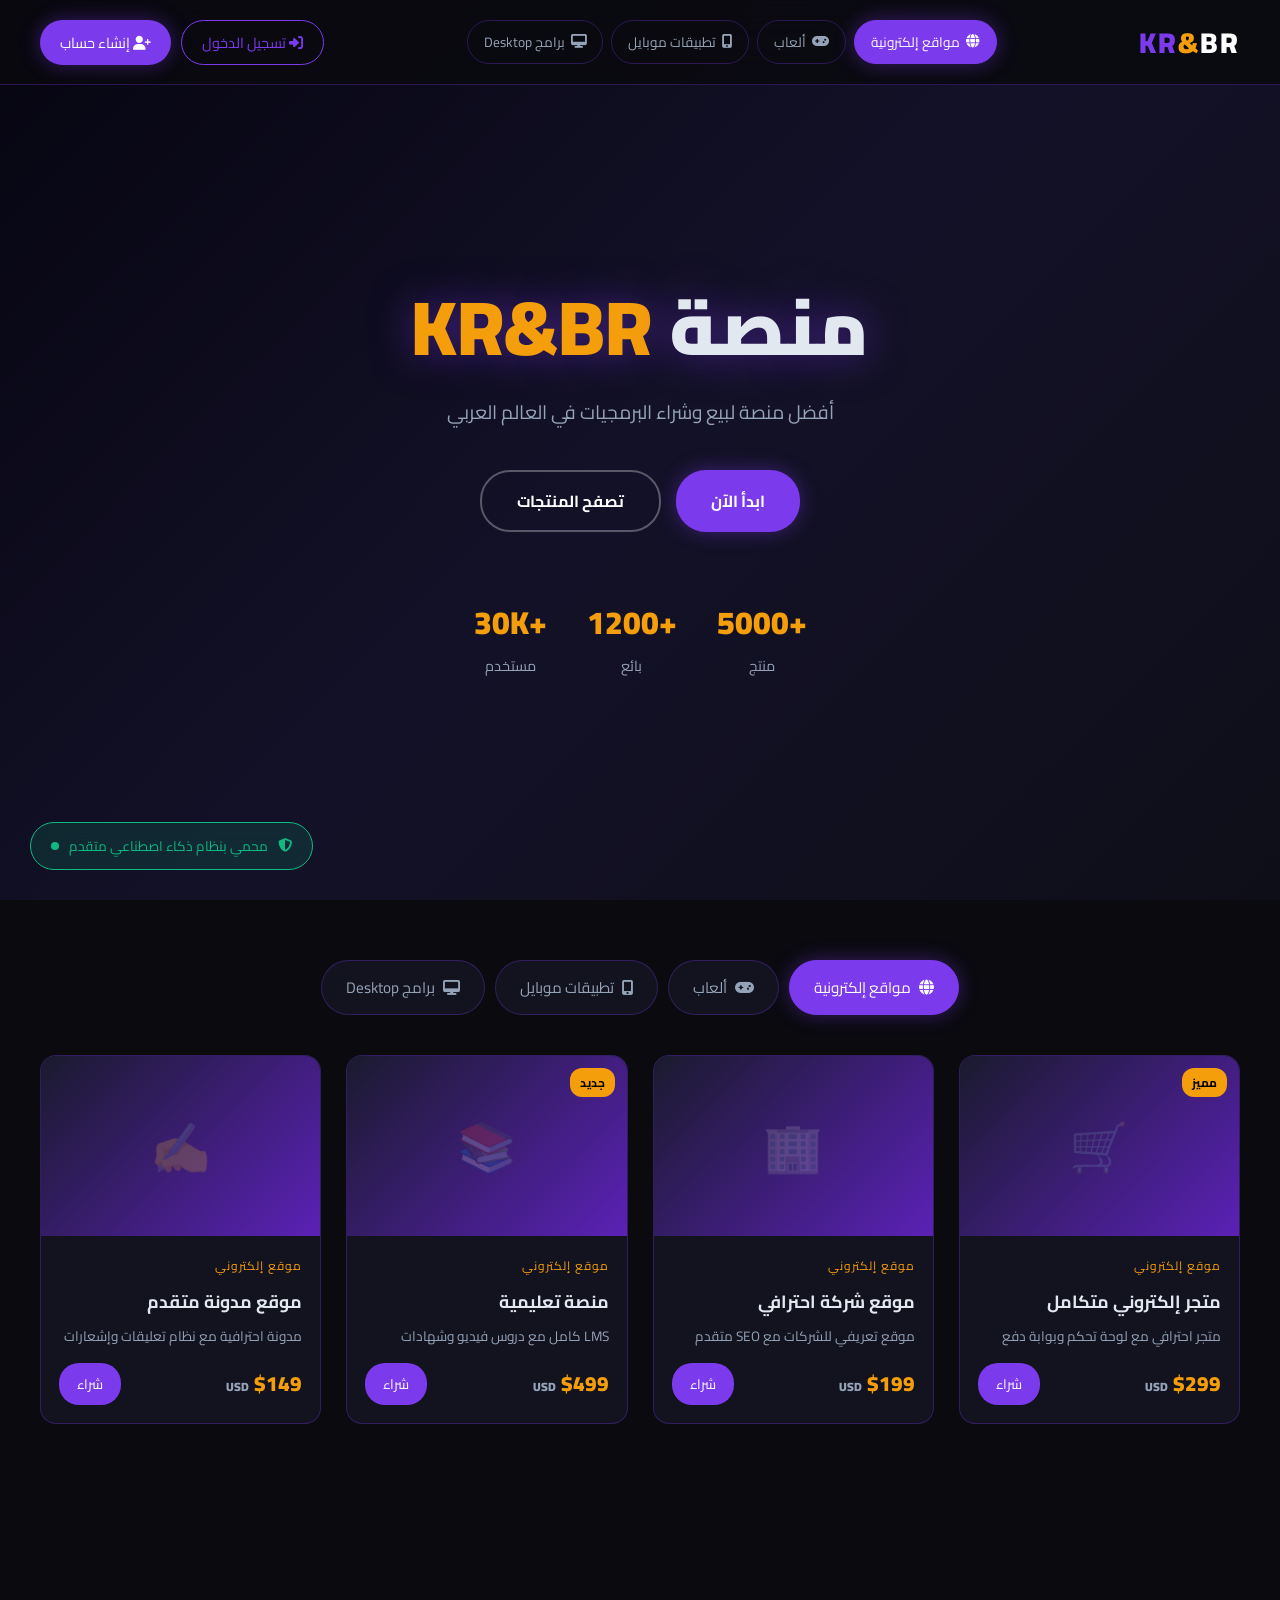
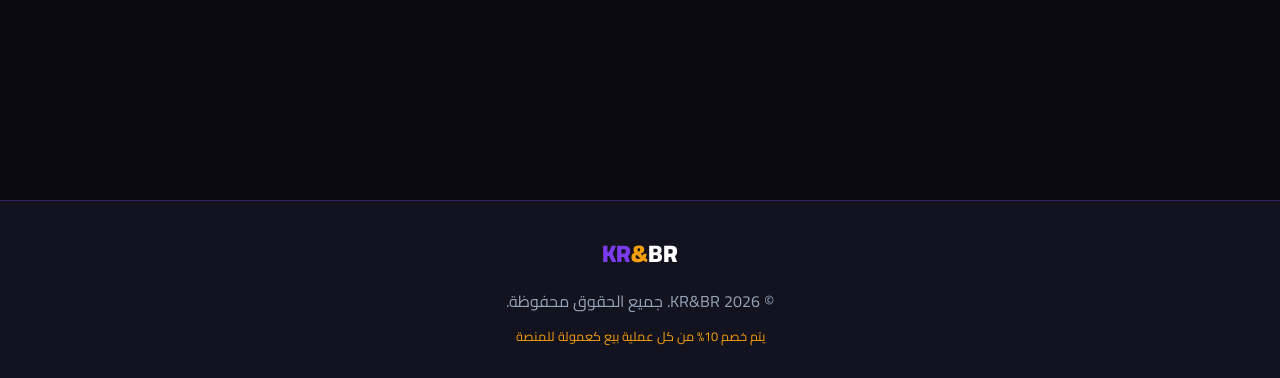
==== kr-br/index.html @ bf403364 "kr-br" ====
<!DOCTYPE html>
<html lang="ar" dir="rtl">
<head>
  <meta charset="UTF-8" />
  <meta name="viewport" content="width=device-width, initial-scale=1.0"/>
  <title>KR&BR - منصة بيع البرمجيات</title>
  <link rel="stylesheet" href="style.css"/>
  <link href="https://fonts.googleapis.com/css2?family=Cairo:wght@400;600;700;900&display=swap" rel="stylesheet"/>
  <link rel="stylesheet" href="https://cdnjs.cloudflare.com/ajax/libs/font-awesome/6.5.0/css/all.min.css"/>
</head>
<body>
  <!-- Hero Slideshow -->
  <div id="hero-slideshow" class="hero-slideshow">
    <div class="slide active" style="background:linear-gradient(135deg,#0f0c29,#302b63,#24243e)"></div>
    <div class="slide" style="background:linear-gradient(135deg,#1a1a2e,#16213e,#0f3460)"></div>
    <div class="slide" style="background:linear-gradient(135deg,#0d0d0d,#1a0533,#2d1b69)"></div>
    <div class="slideshow-overlay"></div>
  </div>

  <!-- Navbar -->
  <nav class="navbar" id="navbar">
    <div class="nav-brand">
      <span class="brand-kr">KR</span><span class="brand-amp">&</span><span class="brand-br">BR</span>
    </div>
    <div class="nav-tabs" id="nav-tabs">
      <button class="tab-btn active" data-tab="websites"><i class="fas fa-globe"></i> مواقع إلكترونية</button>
      <button class="tab-btn" data-tab="games"><i class="fas fa-gamepad"></i> ألعاب</button>
      <button class="tab-btn" data-tab="mobile"><i class="fas fa-mobile-alt"></i> تطبيقات موبايل</button>
      <button class="tab-btn" data-tab="desktop"><i class="fas fa-desktop"></i> برامج Desktop</button>
    </div>
    <div class="nav-actions">
      <button class="btn-login" onclick="openModal('login')"><i class="fas fa-sign-in-alt"></i> تسجيل الدخول</button>
      <button class="btn-register" onclick="openModal('register')"><i class="fas fa-user-plus"></i> إنشاء حساب</button>
    </div>
  </nav>

  <!-- Hero Content -->
  <header class="hero-content">
    <h1 class="hero-title">منصة <span class="brand-highlight">KR&BR</span></h1>
    <p class="hero-sub">أفضل منصة لبيع وشراء البرمجيات في العالم العربي</p>
    <div class="hero-btns">
      <button class="btn-primary" onclick="openModal('register')">ابدأ الآن</button>
      <button class="btn-outline" onclick="scrollToProducts()">تصفح المنتجات</button>
    </div>
    <div class="hero-stats">
      <div class="stat"><span class="stat-num">+5000</span><span>منتج</span></div>
      <div class="stat"><span class="stat-num">+1200</span><span>بائع</span></div>
      <div class="stat"><span class="stat-num">+30K</span><span>مستخدم</span></div>
    </div>
  </header>

  <!-- Products Section -->
  <section class="products-section" id="products">
    <div class="section-tabs">
      <button class="stab active" data-tab="websites"><i class="fas fa-globe"></i> مواقع إلكترونية</button>
      <button class="stab" data-tab="games"><i class="fas fa-gamepad"></i> ألعاب</button>
      <button class="stab" data-tab="mobile"><i class="fas fa-mobile-alt"></i> تطبيقات موبايل</button>
      <button class="stab" data-tab="desktop"><i class="fas fa-desktop"></i> برامج Desktop</button>
    </div>

    <div class="tab-content active" id="tab-websites">
      <div class="products-grid" id="grid-websites"></div>
    </div>
    <div class="tab-content" id="tab-games">
      <div class="products-grid" id="grid-games"></div>
    </div>
    <div class="tab-content" id="tab-mobile">
      <div class="products-grid" id="grid-mobile"></div>
    </div>
    <div class="tab-content" id="tab-desktop">
      <div class="products-grid" id="grid-desktop"></div>
    </div>
  </section>

  <!-- AI Security Badge -->
  <div class="ai-badge">
    <i class="fas fa-shield-alt"></i>
    <span>محمي بنظام ذكاء اصطناعي متقدم</span>
    <div class="ai-pulse"></div>
  </div>

  <!-- Footer -->
  <footer class="footer">
    <div class="footer-brand"><span class="brand-kr">KR</span><span class="brand-amp">&</span><span class="brand-br">BR</span></div>
    <p>© 2026 KR&BR. جميع الحقوق محفوظة.</p>
    <p class="footer-note">يتم خصم 10% من كل عملية بيع كعمولة للمنصة</p>
  </footer>

  <!-- LOGIN MODAL -->
  <div class="modal-overlay" id="modal-login">
    <div class="modal">
      <button class="modal-close" onclick="closeModal('login')"><i class="fas fa-times"></i></button>
      <div class="modal-logo"><span class="brand-kr">KR</span><span class="brand-amp">&</span><span class="brand-br">BR</span></div>
      <h2>تسجيل الدخول</h2>
      <form id="login-form" onsubmit="handleLogin(event)">
        <div class="form-group">
          <label><i class="fas fa-envelope"></i> البريد الإلكتروني</label>
          <input type="email" id="login-email" placeholder="example@email.com" required/>
        </div>
        <div class="form-group">
          <label><i class="fas fa-lock"></i> كلمة المرور</label>
          <input type="password" id="login-pass" placeholder="••••••••" required/>
        </div>
        <div id="login-error" class="form-error"></div>
        <button type="submit" class="btn-submit">دخول <i class="fas fa-arrow-left"></i></button>
      </form>
      <p class="modal-switch">ليس لديك حساب؟ <a href="#" onclick="switchModal('login','register')">إنشاء حساب</a></p>
    </div>
  </div>

  <!-- REGISTER MODAL -->
  <div class="modal-overlay" id="modal-register">
    <div class="modal">
      <button class="modal-close" onclick="closeModal('register')"><i class="fas fa-times"></i></button>
      <div class="modal-logo"><span class="brand-kr">KR</span><span class="brand-amp">&</span><span class="brand-br">BR</span></div>
      <h2>إنشاء حساب جديد</h2>
      <form id="register-form" onsubmit="handleRegister(event)">
        <div class="form-group">
          <label><i class="fas fa-user"></i> الاسم الكامل</label>
          <input type="text" id="reg-name" placeholder="الاسم الكامل" required/>
        </div>
        <div class="form-group">
          <label><i class="fas fa-envelope"></i> البريد الإلكتروني</label>
          <input type="email" id="reg-email" placeholder="example@email.com" required/>
        </div>
        <div class="form-group">
          <label><i class="fas fa-lock"></i> كلمة المرور</label>
          <input type="password" id="reg-pass" placeholder="••••••••" required minlength="8"/>
        </div>
        <div class="form-group">
          <label><i class="fas fa-user-tag"></i> نوع الحساب</label>
          <div class="account-type-selector">
            <label class="type-card" id="type-buyer">
              <input type="radio" name="account-type" value="buyer" checked/>
              <i class="fas fa-shopping-cart"></i>
              <span>مشتري برامج</span>
              <small>تصفح وشراء البرمجيات</small>
            </label>
            <label class="type-card" id="type-seller">
              <input type="radio" name="account-type" value="seller"/>
              <i class="fas fa-store"></i>
              <span>بائع برمجيات</span>
              <small>بيع منتجاتك البرمجية</small>
            </label>
          </div>
        </div>
        <div id="reg-error" class="form-error"></div>
        <button type="submit" class="btn-submit">إنشاء الحساب <i class="fas fa-arrow-left"></i></button>
      </form>
      <p class="modal-switch">لديك حساب؟ <a href="#" onclick="switchModal('register','login')">تسجيل الدخول</a></p>
    </div>
  </div>

  <!-- PRODUCT DETAIL MODAL -->
  <div class="modal-overlay" id="modal-product">
    <div class="modal modal-wide">
      <button class="modal-close" onclick="closeModal('product')"><i class="fas fa-times"></i></button>
      <div id="product-detail-content"></div>
    </div>
  </div>

  <!-- AI MONITOR OVERLAY -->
  <div class="ai-monitor" id="ai-monitor">
    <i class="fas fa-robot"></i>
    <span id="ai-msg">النظام آمن ✓</span>
  </div>

  <script src="app.js"></script>
</body>
</html>
---- kr-br/style.css ----
* { margin: 0; padding: 0; box-sizing: border-box; }

:root {
  --primary: #7c3aed;
  --primary-dark: #5b21b6;
  --accent: #f59e0b;
  --bg-dark: #0a0a0f;
  --bg-card: #13131f;
  --bg-card2: #1a1a2e;
  --text: #e2e8f0;
  --text-muted: #94a3b8;
  --border: rgba(124,58,237,0.3);
  --success: #10b981;
  --danger: #ef4444;
  --glow: 0 0 20px rgba(124,58,237,0.4);
}

body {
  font-family: 'Cairo', sans-serif;
  background: var(--bg-dark);
  color: var(--text);
  overflow-x: hidden;
}

/* HERO SLIDESHOW */
.hero-slideshow {
  position: fixed; top: 0; left: 0;
  width: 100%; height: 100vh;
  z-index: 0;
}
.slide {
  position: absolute; inset: 0;
  opacity: 0; transition: opacity 1.5s ease;
}
.slide.active { opacity: 1; }
.slideshow-overlay {
  position: absolute; inset: 0;
  background: rgba(0,0,0,0.6);
}

/* NAVBAR */
.navbar {
  position: fixed; top: 0; left: 0; right: 0;
  z-index: 100;
  display: flex; align-items: center; gap: 20px;
  padding: 15px 40px;
  background: rgba(10,10,15,0.85);
  backdrop-filter: blur(20px);
  border-bottom: 1px solid var(--border);
  flex-wrap: wrap;
}
.nav-brand {
  font-size: 1.8rem; font-weight: 900;
  letter-spacing: 2px; flex-shrink: 0;
}
.brand-kr { color: var(--primary); }
.brand-amp { color: var(--accent); }
.brand-br { color: #fff; }
.brand-highlight { color: var(--accent); }

.nav-tabs { display: flex; gap: 8px; flex: 1; justify-content: center; flex-wrap: wrap; }
.tab-btn {
  background: transparent; border: 1px solid var(--border);
  color: var(--text-muted); padding: 8px 16px; border-radius: 25px;
  cursor: pointer; font-family: 'Cairo', sans-serif; font-size: 0.85rem;
  transition: all 0.3s; display: flex; align-items: center; gap: 6px;
}
.tab-btn:hover, .tab-btn.active {
  background: var(--primary); color: #fff;
  border-color: var(--primary); box-shadow: var(--glow);
}

.nav-actions { display: flex; gap: 10px; flex-shrink: 0; }
.btn-login {
  background: transparent; border: 1px solid var(--primary);
  color: var(--primary); padding: 8px 20px; border-radius: 25px;
  cursor: pointer; font-family: 'Cairo', sans-serif; font-size: 0.9rem;
  transition: all 0.3s;
}
.btn-login:hover { background: var(--primary); color: #fff; }
.btn-register {
  background: var(--primary); border: none;
  color: #fff; padding: 8px 20px; border-radius: 25px;
  cursor: pointer; font-family: 'Cairo', sans-serif; font-size: 0.9rem;
  transition: all 0.3s; box-shadow: var(--glow);
}
.btn-register:hover { background: var(--primary-dark); transform: translateY(-2px); }

/* HERO CONTENT */
.hero-content {
  position: relative; z-index: 10;
  min-height: 100vh;
  display: flex; flex-direction: column;
  align-items: center; justify-content: center;
  text-align: center; padding: 120px 20px 60px;
}
.hero-title {
  font-size: clamp(2.5rem, 6vw, 5rem);
  font-weight: 900; line-height: 1.2;
  text-shadow: 0 0 40px rgba(124,58,237,0.5);
  margin-bottom: 20px;
}
.hero-sub {
  font-size: 1.2rem; color: var(--text-muted);
  margin-bottom: 40px; max-width: 500px;
}
.hero-btns { display: flex; gap: 15px; margin-bottom: 60px; flex-wrap: wrap; justify-content: center; }
.btn-primary {
  background: var(--primary); color: #fff;
  border: none; padding: 14px 35px; border-radius: 30px;
  font-family: 'Cairo', sans-serif; font-size: 1rem; font-weight: 700;
  cursor: pointer; transition: all 0.3s; box-shadow: var(--glow);
}
.btn-primary:hover { transform: translateY(-3px); background: var(--primary-dark); }
.btn-outline {
  background: transparent; color: #fff;
  border: 2px solid rgba(255,255,255,0.3); padding: 14px 35px; border-radius: 30px;
  font-family: 'Cairo', sans-serif; font-size: 1rem; font-weight: 700;
  cursor: pointer; transition: all 0.3s;
}
.btn-outline:hover { border-color: var(--primary); color: var(--primary); }

.hero-stats { display: flex; gap: 40px; flex-wrap: wrap; justify-content: center; }
.stat { display: flex; flex-direction: column; align-items: center; }
.stat-num { font-size: 2rem; font-weight: 900; color: var(--accent); }
.stat span:last-child { color: var(--text-muted); font-size: 0.9rem; }

/* PRODUCTS SECTION */
.products-section {
  position: relative; z-index: 10;
  background: var(--bg-dark);
  padding: 60px 40px;
  min-height: 100vh;
}
.section-tabs {
  display: flex; gap: 10px; justify-content: center;
  margin-bottom: 40px; flex-wrap: wrap;
}
.stab {
  background: var(--bg-card); border: 1px solid var(--border);
  color: var(--text-muted); padding: 12px 24px; border-radius: 30px;
  cursor: pointer; font-family: 'Cairo', sans-serif; font-size: 0.95rem;
  transition: all 0.3s; display: flex; align-items: center; gap: 8px;
}
.stab:hover, .stab.active {
  background: var(--primary); color: #fff;
  border-color: var(--primary); box-shadow: var(--glow);
}
.tab-content { display: none; }
.tab-content.active { display: block; }

.products-grid {
  display: grid;
  grid-template-columns: repeat(auto-fill, minmax(280px, 1fr));
  gap: 25px;
}

.product-card {
  background: var(--bg-card);
  border: 1px solid var(--border);
  border-radius: 16px; overflow: hidden;
  transition: all 0.3s; cursor: pointer;
  position: relative;
}
.product-card:hover {
  transform: translateY(-8px);
  box-shadow: 0 20px 40px rgba(124,58,237,0.3);
  border-color: var(--primary);
}
.product-img {
  width: 100%; height: 180px;
  object-fit: cover; display: block;
  background: linear-gradient(135deg, var(--bg-card2), var(--primary-dark));
  display: flex; align-items: center; justify-content: center;
  font-size: 3rem; color: rgba(255,255,255,0.2);
}
.product-body { padding: 18px; }
.product-category {
  font-size: 0.75rem; color: var(--accent);
  text-transform: uppercase; letter-spacing: 1px; margin-bottom: 8px;
}
.product-name { font-size: 1.1rem; font-weight: 700; margin-bottom: 8px; }
.product-desc { font-size: 0.85rem; color: var(--text-muted); margin-bottom: 15px; line-height: 1.6; }
.product-footer { display: flex; align-items: center; justify-content: space-between; }
.product-price { font-size: 1.3rem; font-weight: 900; color: var(--accent); }
.product-price small { font-size: 0.75rem; color: var(--text-muted); }
.btn-buy {
  background: var(--primary); color: #fff; border: none;
  padding: 8px 18px; border-radius: 20px;
  font-family: 'Cairo', sans-serif; font-size: 0.85rem;
  cursor: pointer; transition: all 0.3s;
}
.btn-buy:hover { background: var(--primary-dark); transform: scale(1.05); }
.product-badge {
  position: absolute; top: 12px; right: 12px;
  background: var(--accent); color: #000;
  padding: 3px 10px; border-radius: 12px;
  font-size: 0.75rem; font-weight: 700;
}

/* AI BADGE */
.ai-badge {
  position: fixed; bottom: 30px; left: 30px;
  background: rgba(16,185,129,0.15);
  border: 1px solid var(--success);
  color: var(--success); padding: 10px 20px;
  border-radius: 30px; display: flex; align-items: center; gap: 10px;
  z-index: 50; font-size: 0.85rem; backdrop-filter: blur(10px);
}
.ai-pulse {
  width: 8px; height: 8px; border-radius: 50%;
  background: var(--success);
  animation: pulse 2s infinite;
}
@keyframes pulse {
  0%,100% { opacity: 1; transform: scale(1); }
  50% { opacity: 0.5; transform: scale(1.5); }
}

/* AI MONITOR */
.ai-monitor {
  position: fixed; top: 80px; left: 20px;
  background: rgba(124,58,237,0.1);
  border: 1px solid var(--border);
  color: var(--primary); padding: 8px 16px;
  border-radius: 20px; font-size: 0.8rem;
  z-index: 50; display: flex; align-items: center; gap: 8px;
  backdrop-filter: blur(10px);
  transition: all 0.5s; opacity: 0;
}
.ai-monitor.show { opacity: 1; }
.ai-monitor.warning { color: var(--accent); border-color: var(--accent); }
.ai-monitor.danger { color: var(--danger); border-color: var(--danger); }

/* MODALS */
.modal-overlay {
  position: fixed; inset: 0;
  background: rgba(0,0,0,0.8);
  backdrop-filter: blur(10px);
  z-index: 200; display: none;
  align-items: center; justify-content: center;
  padding: 20px;
}
.modal-overlay.open { display: flex; }
.modal {
  background: var(--bg-card);
  border: 1px solid var(--border);
  border-radius: 20px; padding: 40px;
  width: 100%; max-width: 480px;
  position: relative; max-height: 90vh;
  overflow-y: auto;
  animation: modalIn 0.3s ease;
}
.modal-wide { max-width: 700px; }
@keyframes modalIn {
  from { opacity: 0; transform: scale(0.9) translateY(20px); }
  to { opacity: 1; transform: scale(1) translateY(0); }
}
.modal-close {
  position: absolute; top: 15px; left: 15px;
  background: rgba(255,255,255,0.1); border: none;
  color: #fff; width: 35px; height: 35px;
  border-radius: 50%; cursor: pointer; font-size: 1rem;
  transition: all 0.3s;
}
.modal-close:hover { background: var(--danger); }
.modal-logo {
  text-align: center; font-size: 2rem; font-weight: 900;
  margin-bottom: 10px;
}
.modal h2 {
  text-align: center; font-size: 1.5rem;
  margin-bottom: 25px; color: var(--text);
}
.form-group { margin-bottom: 18px; }
.form-group label {
  display: block; margin-bottom: 8px;
  color: var(--text-muted); font-size: 0.9rem;
  display: flex; align-items: center; gap: 8px;
}
.form-group input, .form-group select {
  width: 100%; padding: 12px 16px;
  background: rgba(255,255,255,0.05);
  border: 1px solid var(--border);
  border-radius: 10px; color: var(--text);
  font-family: 'Cairo', sans-serif; font-size: 0.95rem;
  transition: all 0.3s; outline: none;
}
.form-group input:focus, .form-group select:focus {
  border-color: var(--primary);
  box-shadow: 0 0 0 3px rgba(124,58,237,0.2);
}
.form-group input::placeholder { color: var(--text-muted); }

.account-type-selector { display: flex; gap: 12px; }
.type-card {
  flex: 1; background: rgba(255,255,255,0.03);
  border: 2px solid var(--border); border-radius: 12px;
  padding: 16px; cursor: pointer; text-align: center;
  transition: all 0.3s; display: flex; flex-direction: column;
  align-items: center; gap: 8px;
}
.type-card input[type="radio"] { display: none; }
.type-card i { font-size: 1.8rem; color: var(--text-muted); }
.type-card span { font-weight: 700; font-size: 0.95rem; }
.type-card small { color: var(--text-muted); font-size: 0.75rem; }
.type-card:has(input:checked) {
  border-color: var(--primary);
  background: rgba(124,58,237,0.15);
}
.type-card:has(input:checked) i { color: var(--primary); }

.form-error { color: var(--danger); font-size: 0.85rem; margin-bottom: 10px; min-height: 20px; }
.btn-submit {
  width: 100%; background: var(--primary); color: #fff;
  border: none; padding: 14px; border-radius: 12px;
  font-family: 'Cairo', sans-serif; font-size: 1rem; font-weight: 700;
  cursor: pointer; transition: all 0.3s; box-shadow: var(--glow);
  display: flex; align-items: center; justify-content: center; gap: 10px;
}
.btn-submit:hover { background: var(--primary-dark); transform: translateY(-2px); }
.modal-switch { text-align: center; margin-top: 20px; color: var(--text-muted); font-size: 0.9rem; }
.modal-switch a { color: var(--primary); text-decoration: none; font-weight: 700; }

/* FOOTER */
.footer {
  position: relative; z-index: 10;
  background: var(--bg-card);
  border-top: 1px solid var(--border);
  text-align: center; padding: 30px;
  color: var(--text-muted);
}
.footer-brand { font-size: 1.5rem; font-weight: 900; margin-bottom: 10px; }
.footer-note { font-size: 0.8rem; margin-top: 8px; color: var(--accent); }

/* SCROLLBAR */
::-webkit-scrollbar { width: 6px; }
::-webkit-scrollbar-track { background: var(--bg-dark); }
::-webkit-scrollbar-thumb { background: var(--primary); border-radius: 3px; }

/* RESPONSIVE */
@media (max-width: 768px) {
  .navbar { padding: 12px 20px; }
  .nav-tabs { display: none; }
  .products-section { padding: 40px 20px; }
  .hero-stats { gap: 20px; }
  .account-type-selector { flex-direction: column; }
}
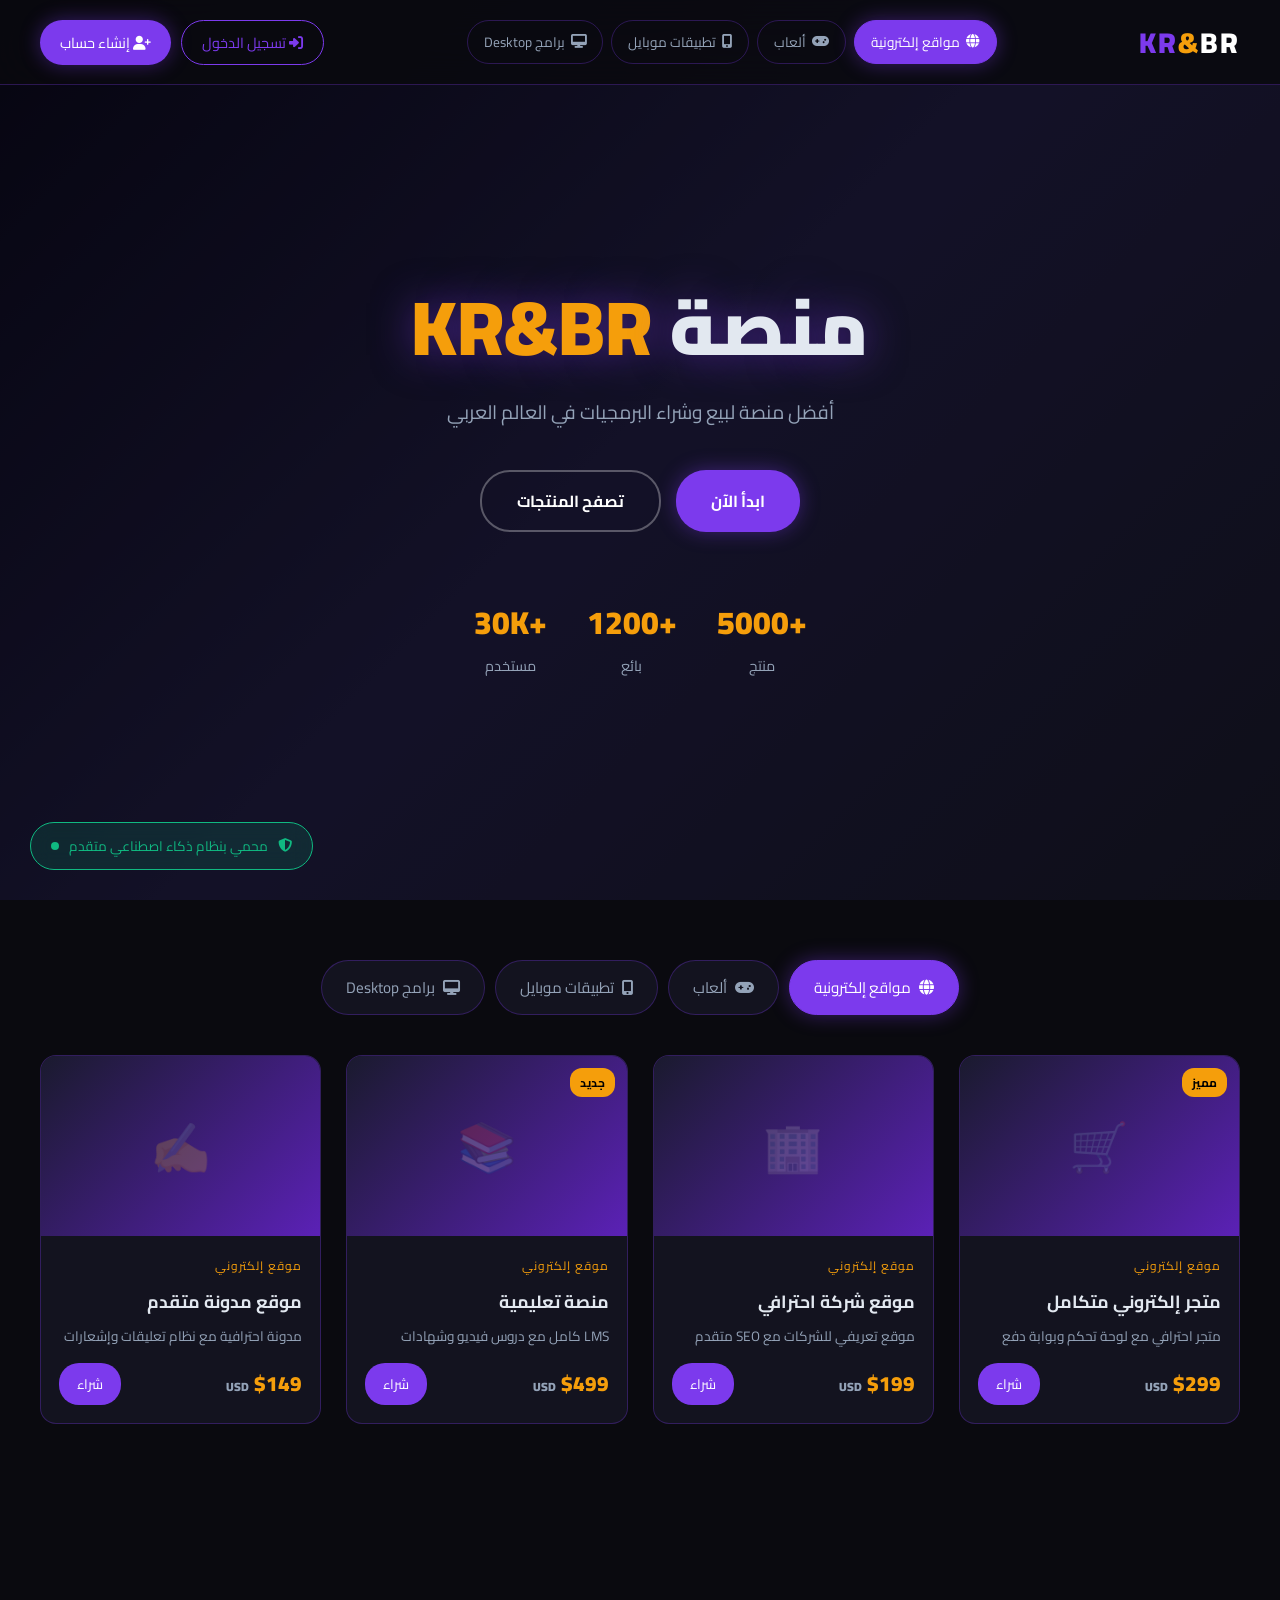
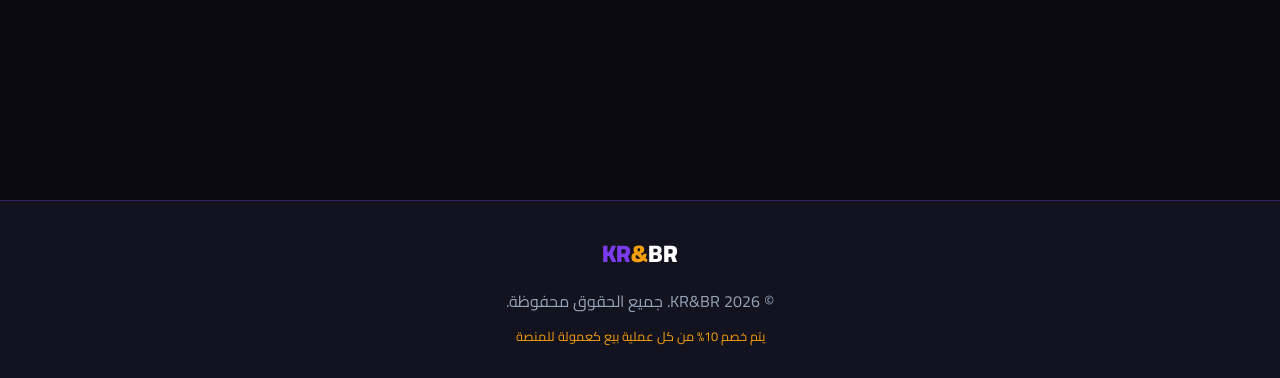
==== commit be0d6211: "kr-br" ====
--- a/kr-br/index.html
+++ b/kr-br/index.html
@@ -1,4 +1,4 @@
-<!DOCTYPE html>
+ <!DOCTYPE html>
 <html lang="ar" dir="rtl">
 <head>
   <meta charset="UTF-8" />
